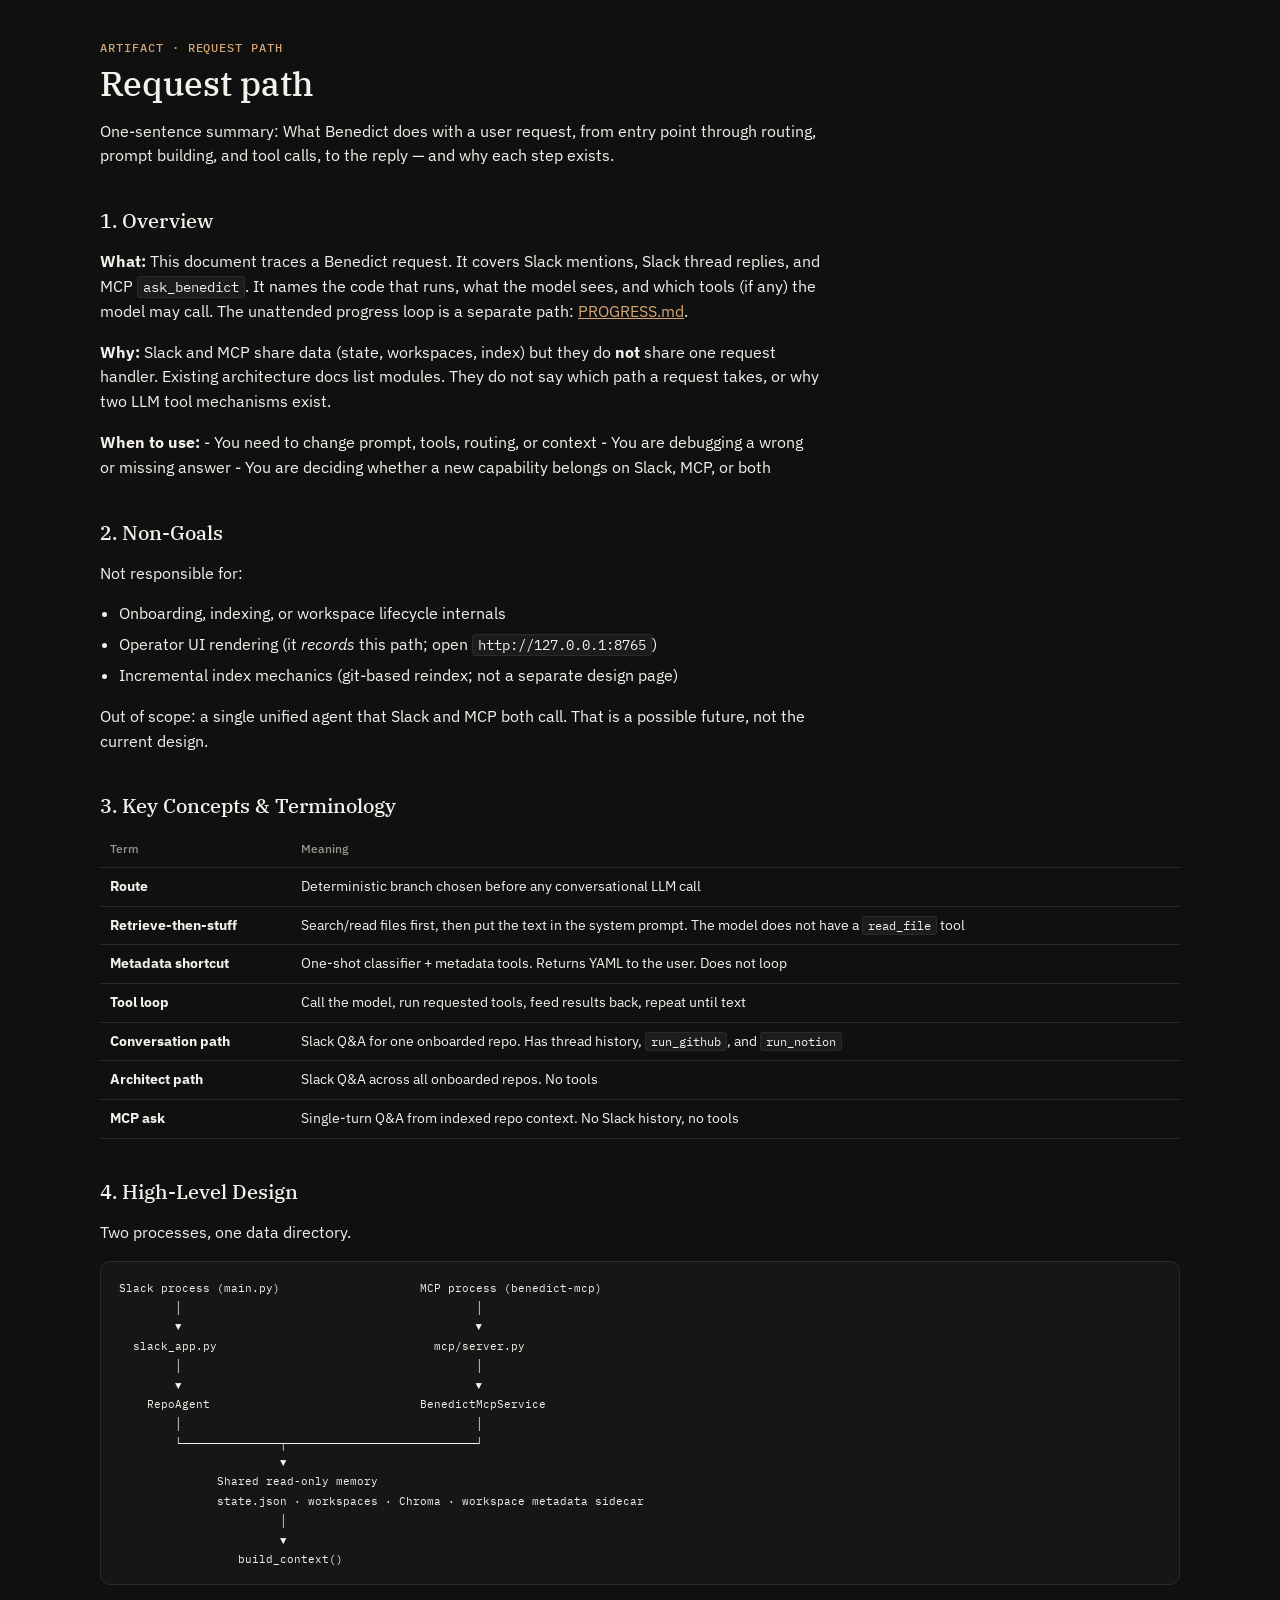
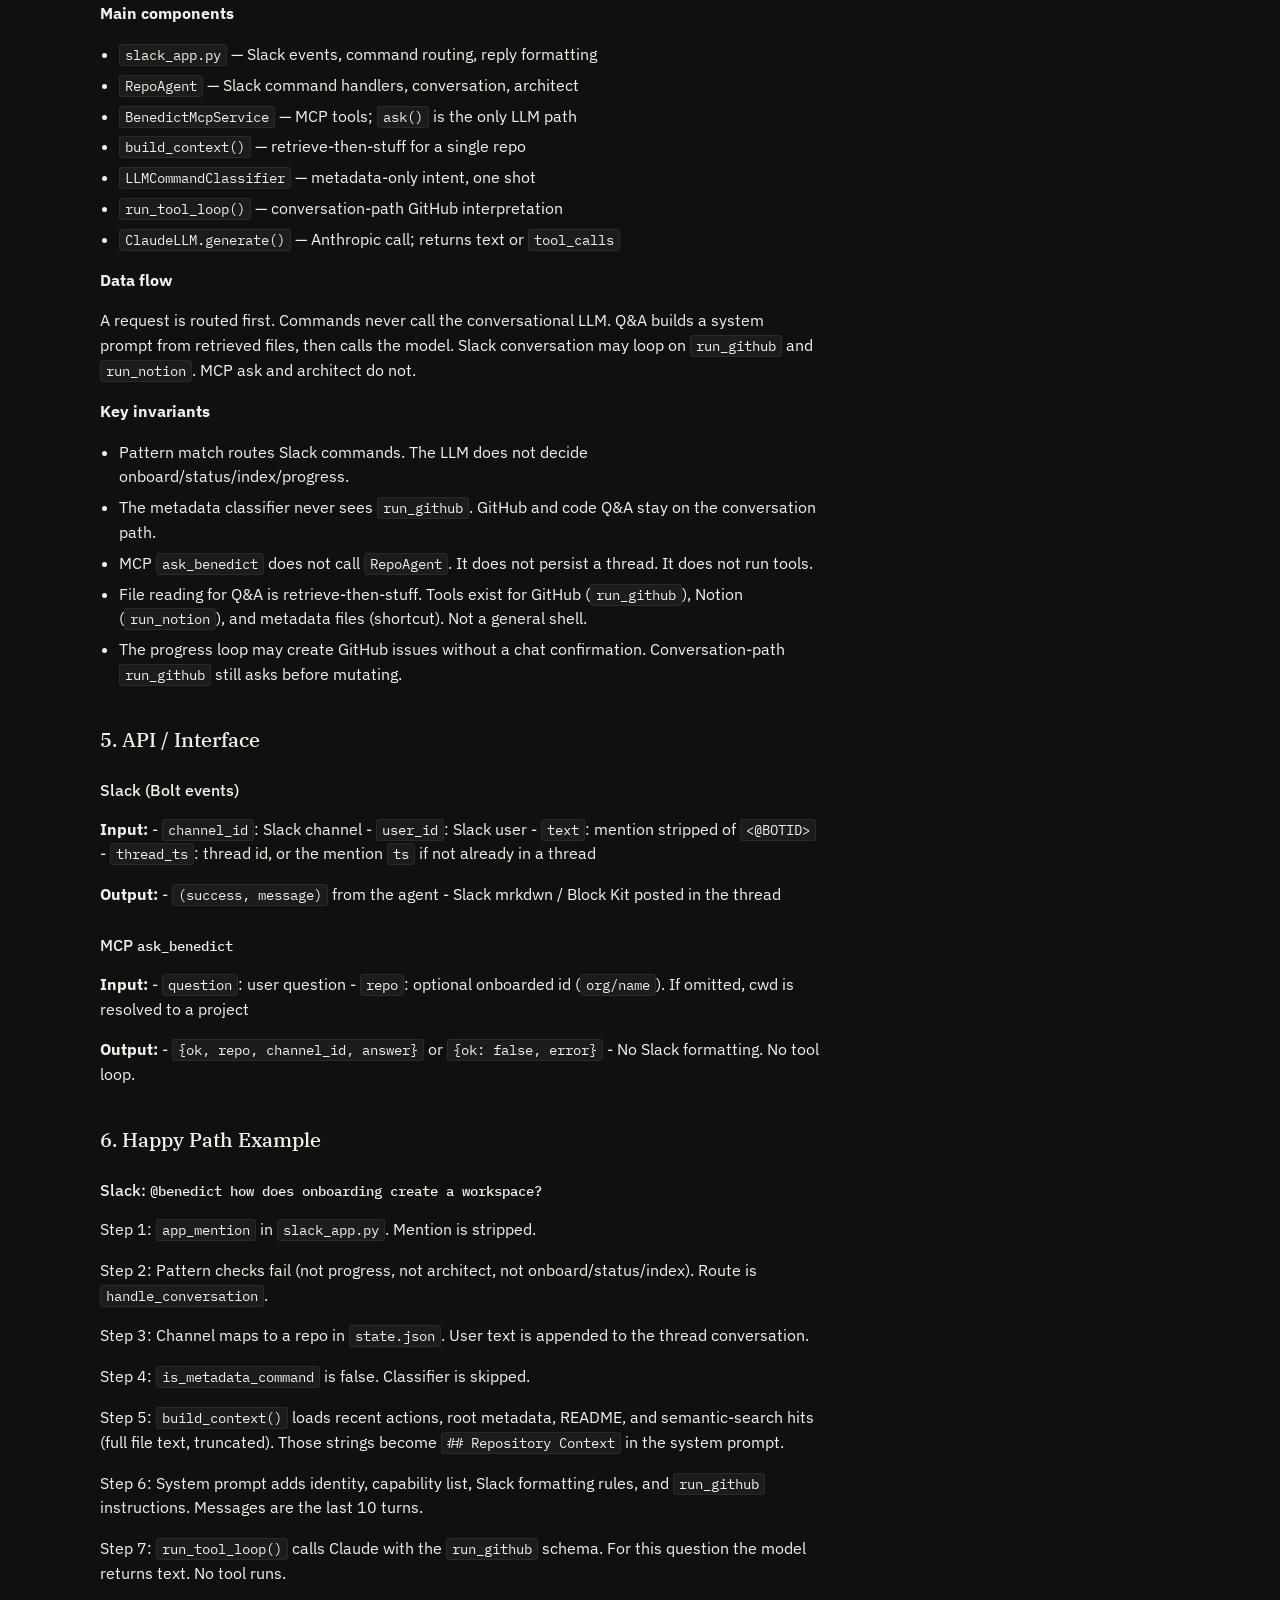
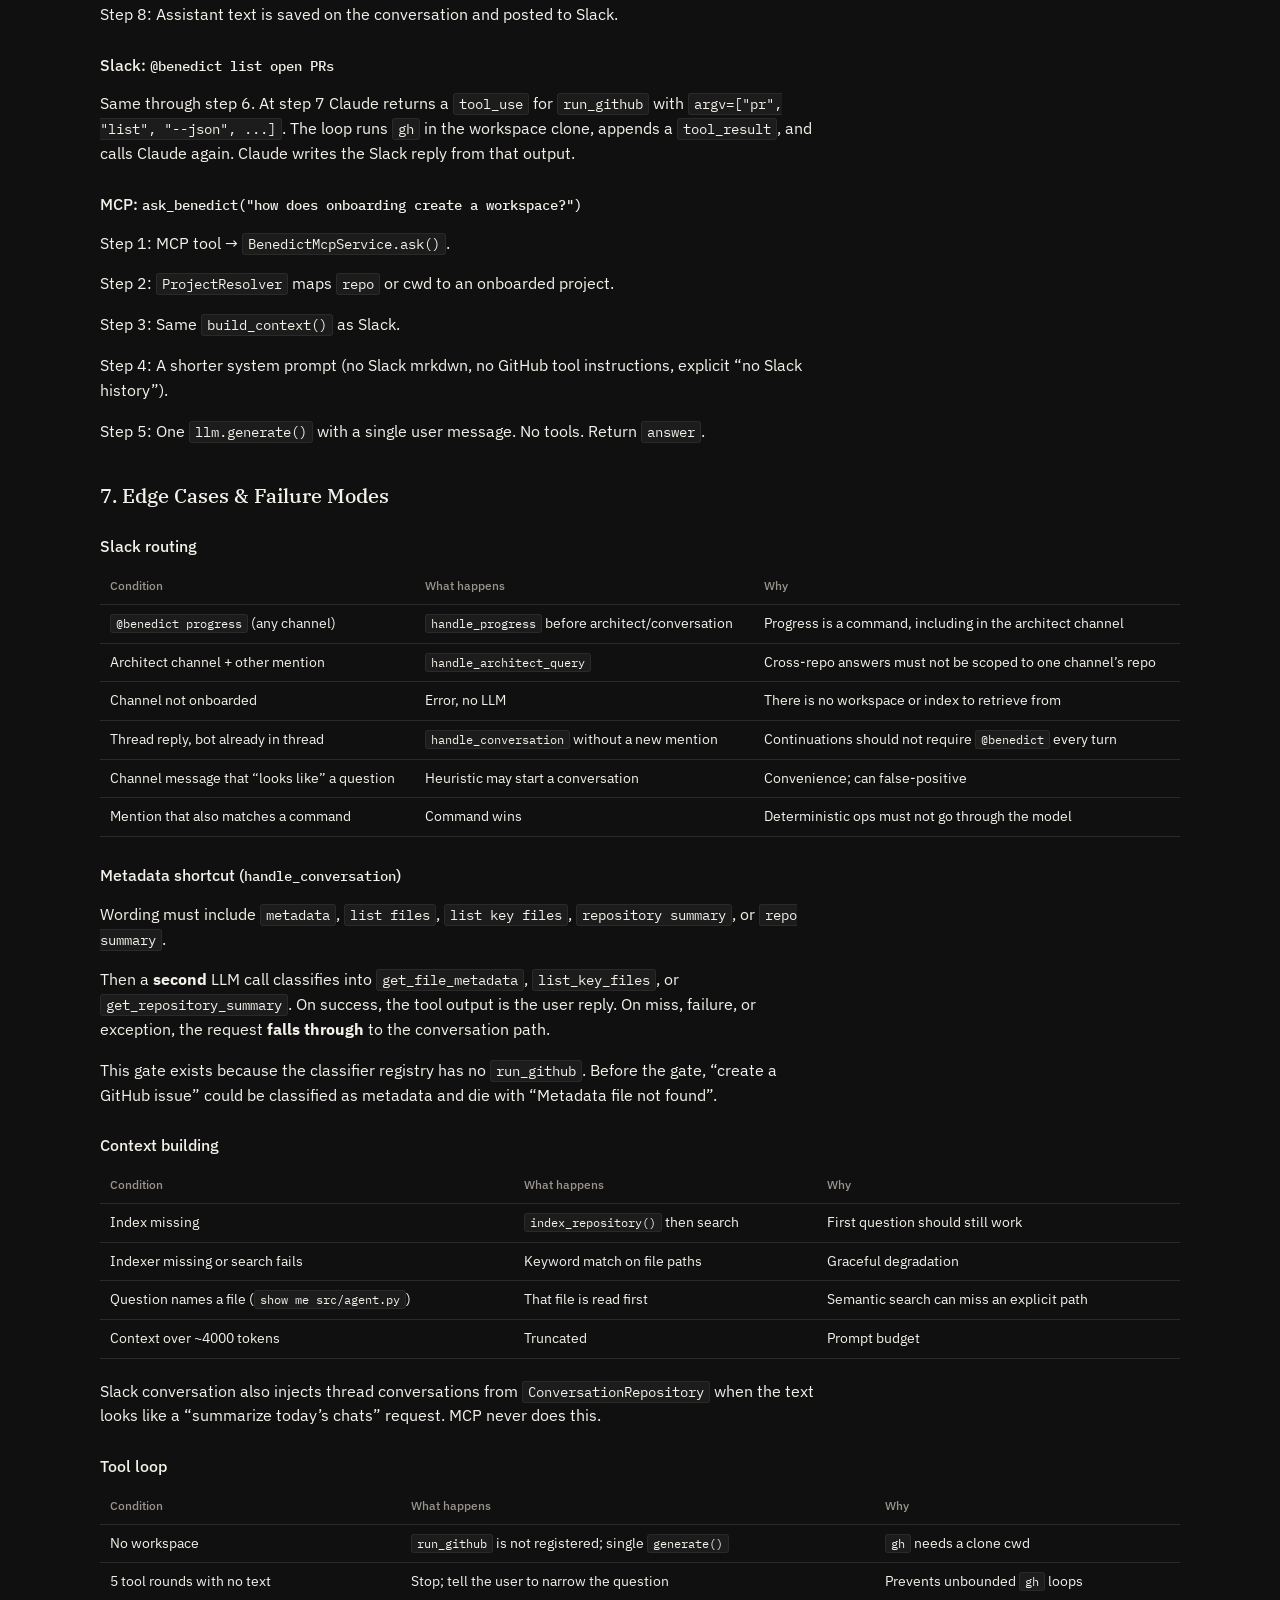
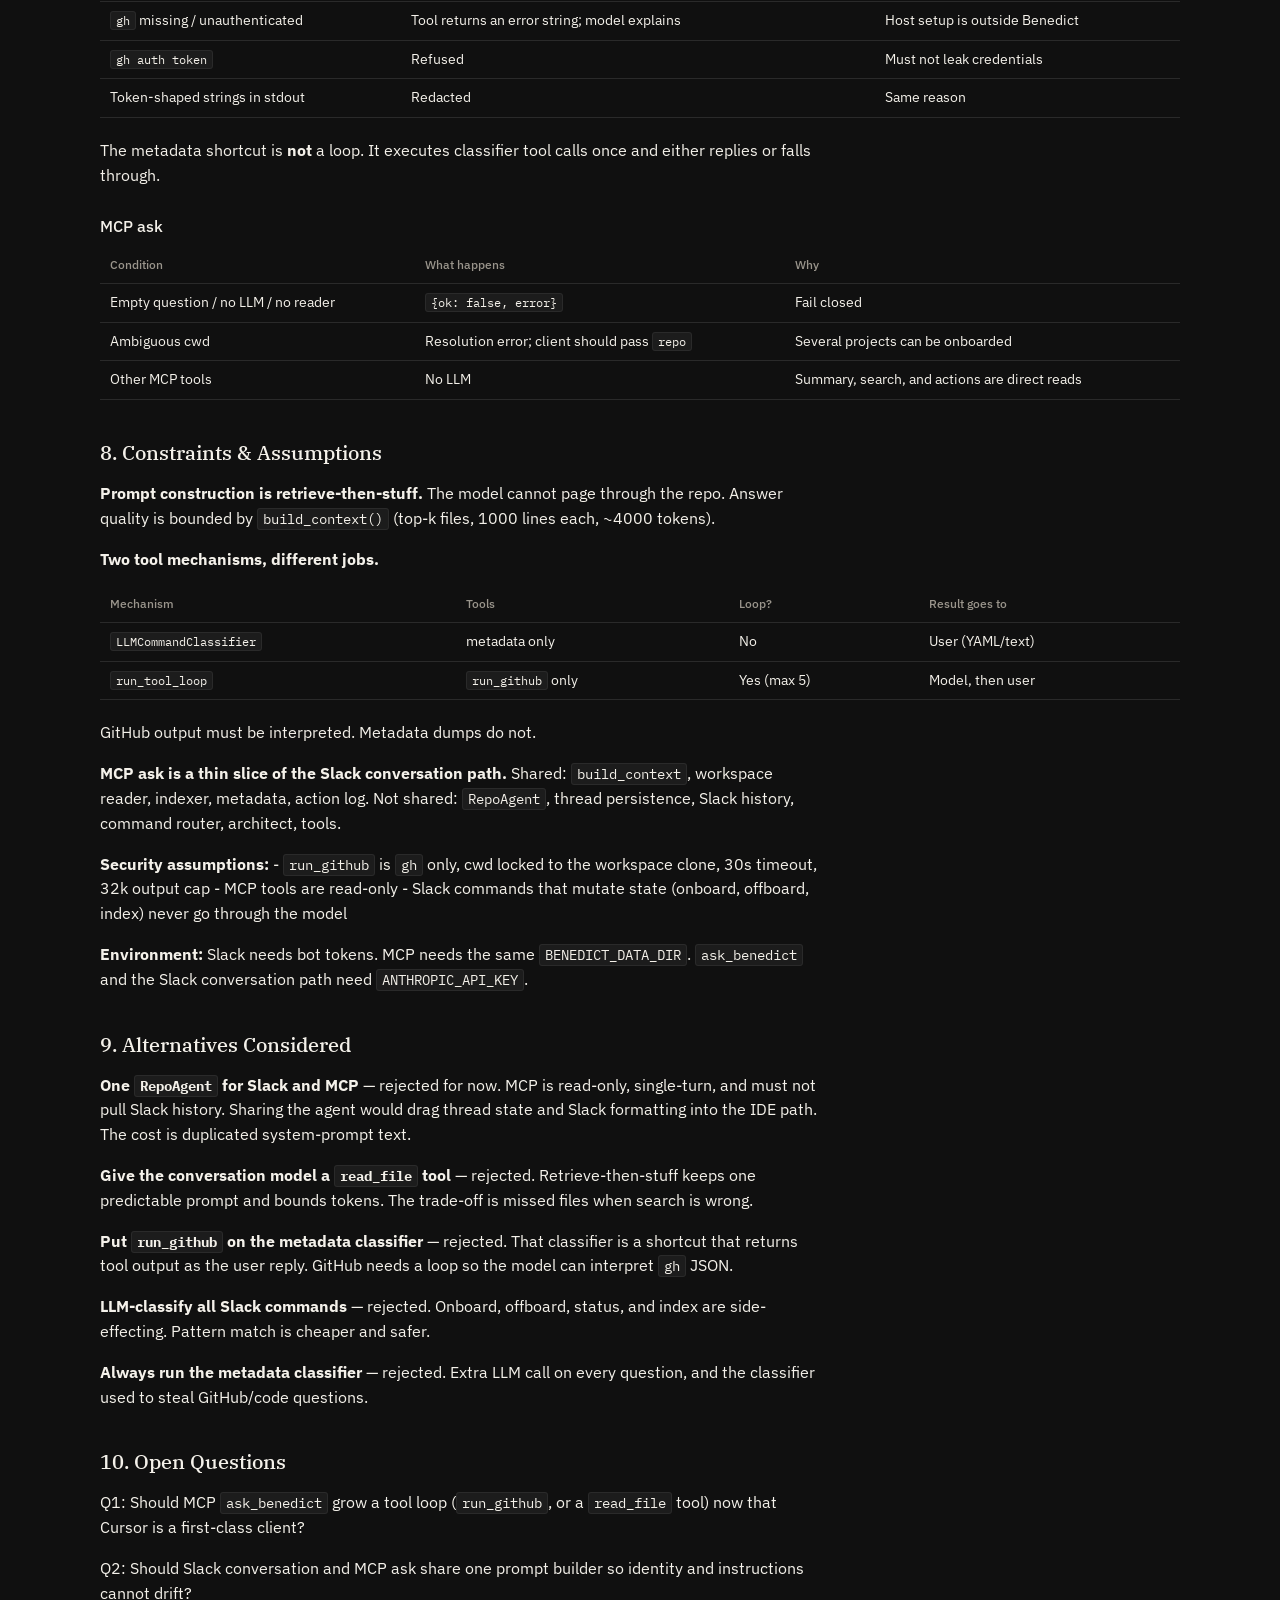
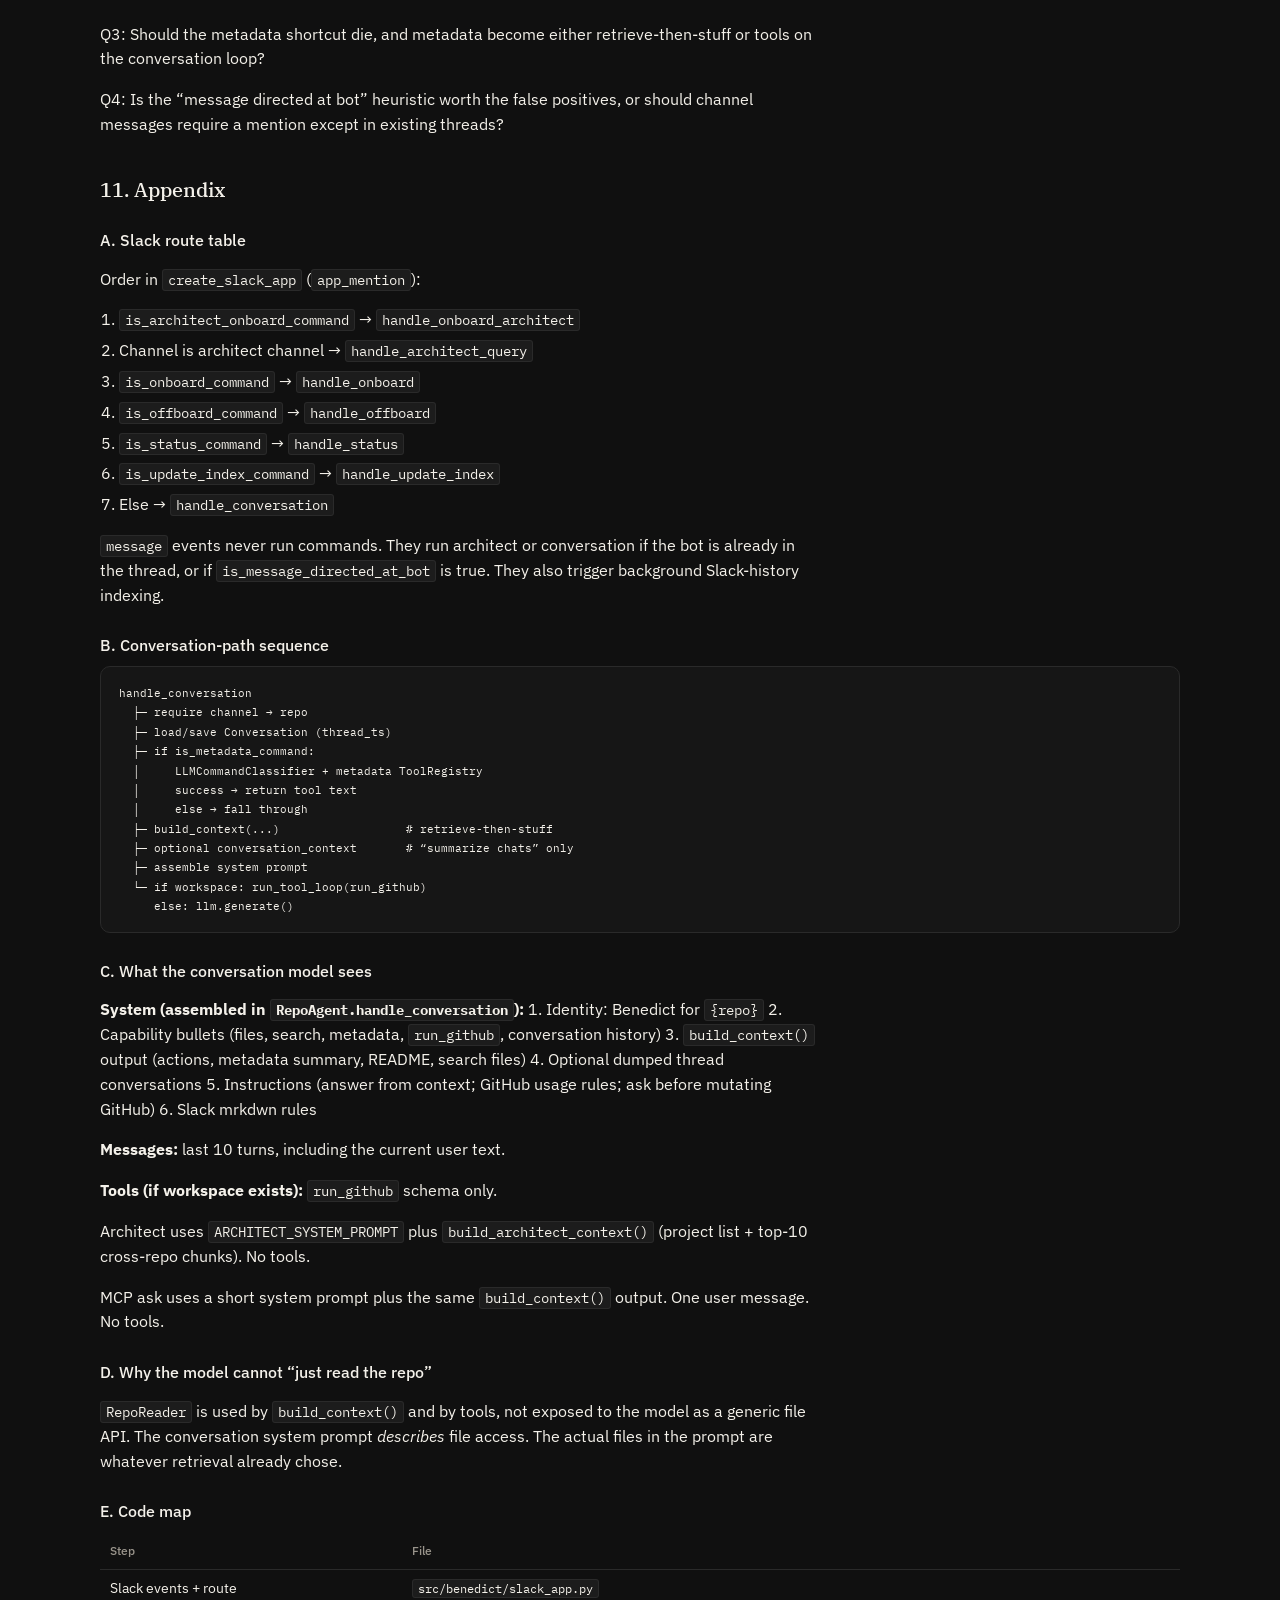
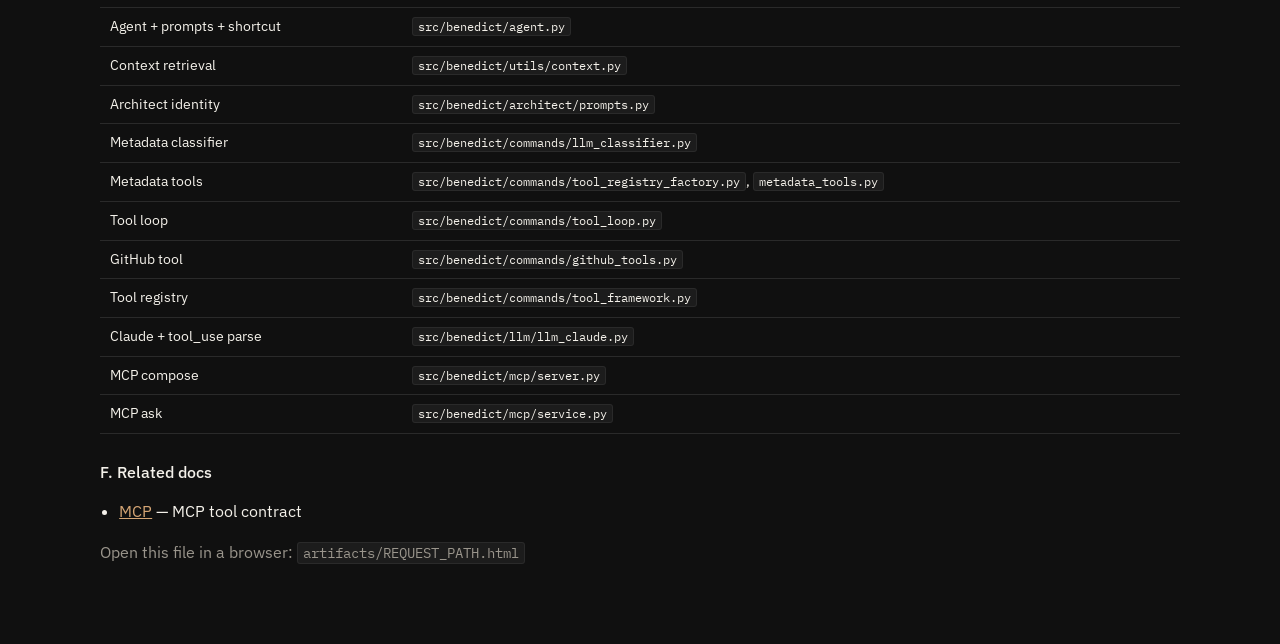
==== artifacts/REQUEST_PATH.html @ a77e4422 "docs: drop internal design notes and keep HTML artifacts Remove unpublished classifier designs, mile" ====
<!DOCTYPE html>
<html lang="en">
<head>
  <meta charset="utf-8" />
  <meta name="viewport" content="width=device-width, initial-scale=1" />
  <title>Request path</title>
  <meta name="theme-color" content="#101010" />
  <link rel="preconnect" href="https://fonts.googleapis.com" />
  <link rel="preconnect" href="https://fonts.gstatic.com" crossorigin />
  <link href="https://fonts.googleapis.com/css2?family=IBM+Plex+Mono:wght@400;500&amp;family=IBM+Plex+Sans:wght@400;500;600&amp;family=IBM+Plex+Serif:ital,wght@0,400;1,400&amp;display=swap" rel="stylesheet" />
  <style>
    :root {
      --bg: #101010;
      --panel: #161616;
      --hover: #1c1c1c;
      --line: #2a2a2a;
      --ink: #f4f1ea;
      --muted: #9a958c;
      --accent: #d4a574;
      --sans: "IBM Plex Sans", system-ui, sans-serif;
      --serif: "IBM Plex Serif", Georgia, serif;
      --mono: "IBM Plex Mono", ui-monospace, monospace;
    }
    * { box-sizing: border-box; }
    html, body { background: var(--bg); color: var(--ink); }
    body {
      margin: 0;
      font: 16px/1.55 var(--sans);
      -webkit-font-smoothing: antialiased;
    }
    a { color: var(--accent); }
    code, .mono { font-family: var(--mono); font-size: 0.86em; }
    p code, li code, td code {
      padding: 1px 5px;
      border-radius: 3px;
      background: var(--hover);
      border: 1px solid var(--line);
    }
    .wrap { width: min(1080px, calc(100% - 48px)); margin: 40px auto 80px; }
    .kicker {
      font: 500 12px/1.3 var(--mono);
      letter-spacing: 0.08em;
      text-transform: uppercase;
      color: var(--accent);
    }
    h1 { font: 500 34px/1.15 var(--serif); margin: 8px 0 12px; }
    h2 { font: 500 20px/1.25 var(--serif); margin: 40px 0 14px; }
    h3 { font: 500 16px/1.3 var(--sans); margin: 28px 0 10px; }
    p { max-width: 72ch; }
    pre {
      margin: 0 0 16px;
      padding: 16px 18px;
      background: var(--panel);
      border: 1px solid var(--line);
      border-radius: 10px;
      font: 12.5px/1.55 var(--mono);
      white-space: pre;
      overflow-x: auto;
    }
    table { width: 100%; border-collapse: collapse; font-size: 14px; margin: 12px 0 20px; }
    th, td {
      text-align: left;
      padding: 8px 10px;
      border-bottom: 1px solid var(--line);
      vertical-align: top;
    }
    th { color: var(--muted); font-weight: 500; font-size: 12px; }
    ul, ol { padding-left: 1.2em; max-width: 72ch; }
    li { margin: 6px 0; }
    strong { color: var(--ink); }
    hr { border: 0; border-top: 1px solid var(--line); margin: 32px 0; }
    .dim { color: var(--muted); }
  </style>
</head>
<body>
  <div class="wrap">
    <div class="kicker">Artifact · request path</div>
    <h1>Request path</h1>
<p>One-sentence summary:
What Benedict does with a user request, from entry point through routing, prompt building, and tool calls, to the reply — and why each step exists.</p>
<h2>1. Overview</h2>
<p><strong>What:</strong>
This document traces a Benedict request. It covers Slack mentions, Slack thread replies, and MCP <code>ask_benedict</code>. It names the code that runs, what the model sees, and which tools (if any) the model may call. The unattended progress loop is a separate path: <a href="../docs/PROGRESS.md">PROGRESS.md</a>.</p>
<p><strong>Why:</strong>
Slack and MCP share data (state, workspaces, index) but they do <strong>not</strong> share one request handler. Existing architecture docs list modules. They do not say which path a request takes, or why two LLM tool mechanisms exist.</p>
<p><strong>When to use:</strong>
- You need to change prompt, tools, routing, or context
- You are debugging a wrong or missing answer
- You are deciding whether a new capability belongs on Slack, MCP, or both</p>
<h2>2. Non-Goals</h2>
<p>Not responsible for:</p>
<ul>
<li>Onboarding, indexing, or workspace lifecycle internals</li>
<li>Operator UI rendering (it <em>records</em> this path; open <code>http://127.0.0.1:8765</code>)</li>
<li>Incremental index mechanics (git-based reindex; not a separate design page)</li>
</ul>
<p>Out of scope: a single unified agent that Slack and MCP both call. That is a possible future, not the current design.</p>
<h2>3. Key Concepts &amp; Terminology</h2>
<table>
<thead>
<tr>
<th>Term</th>
<th>Meaning</th>
</tr>
</thead>
<tbody>
<tr>
<td><strong>Route</strong></td>
<td>Deterministic branch chosen before any conversational LLM call</td>
</tr>
<tr>
<td><strong>Retrieve-then-stuff</strong></td>
<td>Search/read files first, then put the text in the system prompt. The model does not have a <code>read_file</code> tool</td>
</tr>
<tr>
<td><strong>Metadata shortcut</strong></td>
<td>One-shot classifier + metadata tools. Returns YAML to the user. Does not loop</td>
</tr>
<tr>
<td><strong>Tool loop</strong></td>
<td>Call the model, run requested tools, feed results back, repeat until text</td>
</tr>
<tr>
<td><strong>Conversation path</strong></td>
<td>Slack Q&amp;A for one onboarded repo. Has thread history, <code>run_github</code>, and <code>run_notion</code></td>
</tr>
<tr>
<td><strong>Architect path</strong></td>
<td>Slack Q&amp;A across all onboarded repos. No tools</td>
</tr>
<tr>
<td><strong>MCP ask</strong></td>
<td>Single-turn Q&amp;A from indexed repo context. No Slack history, no tools</td>
</tr>
</tbody>
</table>
<h2>4. High-Level Design</h2>
<p>Two processes, one data directory.</p>
<pre><code>Slack process (main.py)                    MCP process (benedict-mcp)
        │                                          │
        ▼                                          ▼
  slack_app.py                               mcp/server.py
        │                                          │
        ▼                                          ▼
    RepoAgent                              BenedictMcpService
        │                                          │
        └──────────────┬───────────────────────────┘
                       ▼
              Shared read-only memory
              state.json · workspaces · Chroma · workspace metadata sidecar
                       │
                       ▼
                 build_context()
</code></pre>
<p><strong>Main components</strong></p>
<ul>
<li><code>slack_app.py</code> — Slack events, command routing, reply formatting</li>
<li><code>RepoAgent</code> — Slack command handlers, conversation, architect</li>
<li><code>BenedictMcpService</code> — MCP tools; <code>ask()</code> is the only LLM path</li>
<li><code>build_context()</code> — retrieve-then-stuff for a single repo</li>
<li><code>LLMCommandClassifier</code> — metadata-only intent, one shot</li>
<li><code>run_tool_loop()</code> — conversation-path GitHub interpretation</li>
<li><code>ClaudeLLM.generate()</code> — Anthropic call; returns text or <code>tool_calls</code></li>
</ul>
<p><strong>Data flow</strong></p>
<p>A request is routed first. Commands never call the conversational LLM. Q&amp;A builds a system prompt from retrieved files, then calls the model. Slack conversation may loop on <code>run_github</code> and <code>run_notion</code>. MCP ask and architect do not.</p>
<p><strong>Key invariants</strong></p>
<ul>
<li>Pattern match routes Slack commands. The LLM does not decide onboard/status/index/progress.</li>
<li>The metadata classifier never sees <code>run_github</code>. GitHub and code Q&amp;A stay on the conversation path.</li>
<li>MCP <code>ask_benedict</code> does not call <code>RepoAgent</code>. It does not persist a thread. It does not run tools.</li>
<li>File reading for Q&amp;A is retrieve-then-stuff. Tools exist for GitHub (<code>run_github</code>), Notion (<code>run_notion</code>), and metadata files (shortcut). Not a general shell.</li>
<li>The progress loop may create GitHub issues without a chat confirmation. Conversation-path <code>run_github</code> still asks before mutating.</li>
</ul>
<h2>5. API / Interface</h2>
<h3>Slack (Bolt events)</h3>
<p><strong>Input:</strong>
- <code>channel_id</code>: Slack channel
- <code>user_id</code>: Slack user
- <code>text</code>: mention stripped of <code>&lt;@BOTID&gt;</code>
- <code>thread_ts</code>: thread id, or the mention <code>ts</code> if not already in a thread</p>
<p><strong>Output:</strong>
- <code>(success, message)</code> from the agent
- Slack mrkdwn / Block Kit posted in the thread</p>
<h3>MCP <code>ask_benedict</code></h3>
<p><strong>Input:</strong>
- <code>question</code>: user question
- <code>repo</code>: optional onboarded id (<code>org/name</code>). If omitted, cwd is resolved to a project</p>
<p><strong>Output:</strong>
- <code>{ok, repo, channel_id, answer}</code> or <code>{ok: false, error}</code>
- No Slack formatting. No tool loop.</p>
<h2>6. Happy Path Example</h2>
<h3>Slack: <code>@benedict how does onboarding create a workspace?</code></h3>
<p>Step 1: <code>app_mention</code> in <code>slack_app.py</code>. Mention is stripped.</p>
<p>Step 2: Pattern checks fail (not progress, not architect, not onboard/status/index). Route is <code>handle_conversation</code>.</p>
<p>Step 3: Channel maps to a repo in <code>state.json</code>. User text is appended to the thread conversation.</p>
<p>Step 4: <code>is_metadata_command</code> is false. Classifier is skipped.</p>
<p>Step 5: <code>build_context()</code> loads recent actions, root metadata, README, and semantic-search hits (full file text, truncated). Those strings become <code>## Repository Context</code> in the system prompt.</p>
<p>Step 6: System prompt adds identity, capability list, Slack formatting rules, and <code>run_github</code> instructions. Messages are the last 10 turns.</p>
<p>Step 7: <code>run_tool_loop()</code> calls Claude with the <code>run_github</code> schema. For this question the model returns text. No tool runs.</p>
<p>Step 8: Assistant text is saved on the conversation and posted to Slack.</p>
<h3>Slack: <code>@benedict list open PRs</code></h3>
<p>Same through step 6. At step 7 Claude returns a <code>tool_use</code> for <code>run_github</code> with <code>argv=["pr", "list", "--json", ...]</code>. The loop runs <code>gh</code> in the workspace clone, appends a <code>tool_result</code>, and calls Claude again. Claude writes the Slack reply from that output.</p>
<h3>MCP: <code>ask_benedict("how does onboarding create a workspace?")</code></h3>
<p>Step 1: MCP tool → <code>BenedictMcpService.ask()</code>.</p>
<p>Step 2: <code>ProjectResolver</code> maps <code>repo</code> or cwd to an onboarded project.</p>
<p>Step 3: Same <code>build_context()</code> as Slack.</p>
<p>Step 4: A shorter system prompt (no Slack mrkdwn, no GitHub tool instructions, explicit “no Slack history”).</p>
<p>Step 5: One <code>llm.generate()</code> with a single user message. No tools. Return <code>answer</code>.</p>
<h2>7. Edge Cases &amp; Failure Modes</h2>
<h3>Slack routing</h3>
<table>
<thead>
<tr>
<th>Condition</th>
<th>What happens</th>
<th>Why</th>
</tr>
</thead>
<tbody>
<tr>
<td><code>@benedict progress</code> (any channel)</td>
<td><code>handle_progress</code> before architect/conversation</td>
<td>Progress is a command, including in the architect channel</td>
</tr>
<tr>
<td>Architect channel + other mention</td>
<td><code>handle_architect_query</code></td>
<td>Cross-repo answers must not be scoped to one channel’s repo</td>
</tr>
<tr>
<td>Channel not onboarded</td>
<td>Error, no LLM</td>
<td>There is no workspace or index to retrieve from</td>
</tr>
<tr>
<td>Thread reply, bot already in thread</td>
<td><code>handle_conversation</code> without a new mention</td>
<td>Continuations should not require <code>@benedict</code> every turn</td>
</tr>
<tr>
<td>Channel message that “looks like” a question</td>
<td>Heuristic may start a conversation</td>
<td>Convenience; can false-positive</td>
</tr>
<tr>
<td>Mention that also matches a command</td>
<td>Command wins</td>
<td>Deterministic ops must not go through the model</td>
</tr>
</tbody>
</table>
<h3>Metadata shortcut (<code>handle_conversation</code>)</h3>
<p>Wording must include <code>metadata</code>, <code>list files</code>, <code>list key files</code>, <code>repository summary</code>, or <code>repo summary</code>.</p>
<p>Then a <strong>second</strong> LLM call classifies into <code>get_file_metadata</code>, <code>list_key_files</code>, or <code>get_repository_summary</code>. On success, the tool output is the user reply. On miss, failure, or exception, the request <strong>falls through</strong> to the conversation path.</p>
<p>This gate exists because the classifier registry has no <code>run_github</code>. Before the gate, “create a GitHub issue” could be classified as metadata and die with “Metadata file not found”.</p>
<h3>Context building</h3>
<table>
<thead>
<tr>
<th>Condition</th>
<th>What happens</th>
<th>Why</th>
</tr>
</thead>
<tbody>
<tr>
<td>Index missing</td>
<td><code>index_repository()</code> then search</td>
<td>First question should still work</td>
</tr>
<tr>
<td>Indexer missing or search fails</td>
<td>Keyword match on file paths</td>
<td>Graceful degradation</td>
</tr>
<tr>
<td>Question names a file (<code>show me src/agent.py</code>)</td>
<td>That file is read first</td>
<td>Semantic search can miss an explicit path</td>
</tr>
<tr>
<td>Context over ~4000 tokens</td>
<td>Truncated</td>
<td>Prompt budget</td>
</tr>
</tbody>
</table>
<p>Slack conversation also injects thread conversations from <code>ConversationRepository</code> when the text looks like a “summarize today’s chats” request. MCP never does this.</p>
<h3>Tool loop</h3>
<table>
<thead>
<tr>
<th>Condition</th>
<th>What happens</th>
<th>Why</th>
</tr>
</thead>
<tbody>
<tr>
<td>No workspace</td>
<td><code>run_github</code> is not registered; single <code>generate()</code></td>
<td><code>gh</code> needs a clone cwd</td>
</tr>
<tr>
<td>5 tool rounds with no text</td>
<td>Stop; tell the user to narrow the question</td>
<td>Prevents unbounded <code>gh</code> loops</td>
</tr>
<tr>
<td><code>gh</code> missing / unauthenticated</td>
<td>Tool returns an error string; model explains</td>
<td>Host setup is outside Benedict</td>
</tr>
<tr>
<td><code>gh auth token</code></td>
<td>Refused</td>
<td>Must not leak credentials</td>
</tr>
<tr>
<td>Token-shaped strings in stdout</td>
<td>Redacted</td>
<td>Same reason</td>
</tr>
</tbody>
</table>
<p>The metadata shortcut is <strong>not</strong> a loop. It executes classifier tool calls once and either replies or falls through.</p>
<h3>MCP ask</h3>
<table>
<thead>
<tr>
<th>Condition</th>
<th>What happens</th>
<th>Why</th>
</tr>
</thead>
<tbody>
<tr>
<td>Empty question / no LLM / no reader</td>
<td><code>{ok: false, error}</code></td>
<td>Fail closed</td>
</tr>
<tr>
<td>Ambiguous cwd</td>
<td>Resolution error; client should pass <code>repo</code></td>
<td>Several projects can be onboarded</td>
</tr>
<tr>
<td>Other MCP tools</td>
<td>No LLM</td>
<td>Summary, search, and actions are direct reads</td>
</tr>
</tbody>
</table>
<h2>8. Constraints &amp; Assumptions</h2>
<p><strong>Prompt construction is retrieve-then-stuff.</strong> The model cannot page through the repo. Answer quality is bounded by <code>build_context()</code> (top-k files, 1000 lines each, ~4000 tokens).</p>
<p><strong>Two tool mechanisms, different jobs.</strong></p>
<table>
<thead>
<tr>
<th>Mechanism</th>
<th>Tools</th>
<th>Loop?</th>
<th>Result goes to</th>
</tr>
</thead>
<tbody>
<tr>
<td><code>LLMCommandClassifier</code></td>
<td>metadata only</td>
<td>No</td>
<td>User (YAML/text)</td>
</tr>
<tr>
<td><code>run_tool_loop</code></td>
<td><code>run_github</code> only</td>
<td>Yes (max 5)</td>
<td>Model, then user</td>
</tr>
</tbody>
</table>
<p>GitHub output must be interpreted. Metadata dumps do not.</p>
<p><strong>MCP ask is a thin slice of the Slack conversation path.</strong> Shared: <code>build_context</code>, workspace reader, indexer, metadata, action log. Not shared: <code>RepoAgent</code>, thread persistence, Slack history, command router, architect, tools.</p>
<p><strong>Security assumptions:</strong>
- <code>run_github</code> is <code>gh</code> only, cwd locked to the workspace clone, 30s timeout, 32k output cap
- MCP tools are read-only
- Slack commands that mutate state (onboard, offboard, index) never go through the model</p>
<p><strong>Environment:</strong> Slack needs bot tokens. MCP needs the same <code>BENEDICT_DATA_DIR</code>. <code>ask_benedict</code> and the Slack conversation path need <code>ANTHROPIC_API_KEY</code>.</p>
<h2>9. Alternatives Considered</h2>
<p><strong>One <code>RepoAgent</code> for Slack and MCP</strong> — rejected for now. MCP is read-only, single-turn, and must not pull Slack history. Sharing the agent would drag thread state and Slack formatting into the IDE path. The cost is duplicated system-prompt text.</p>
<p><strong>Give the conversation model a <code>read_file</code> tool</strong> — rejected. Retrieve-then-stuff keeps one predictable prompt and bounds tokens. The trade-off is missed files when search is wrong.</p>
<p><strong>Put <code>run_github</code> on the metadata classifier</strong> — rejected. That classifier is a shortcut that returns tool output as the user reply. GitHub needs a loop so the model can interpret <code>gh</code> JSON.</p>
<p><strong>LLM-classify all Slack commands</strong> — rejected. Onboard, offboard, status, and index are side-effecting. Pattern match is cheaper and safer.</p>
<p><strong>Always run the metadata classifier</strong> — rejected. Extra LLM call on every question, and the classifier used to steal GitHub/code questions.</p>
<h2>10. Open Questions</h2>
<p>Q1: Should MCP <code>ask_benedict</code> grow a tool loop (<code>run_github</code>, or a <code>read_file</code> tool) now that Cursor is a first-class client?</p>
<p>Q2: Should Slack conversation and MCP ask share one prompt builder so identity and instructions cannot drift?</p>
<p>Q3: Should the metadata shortcut die, and metadata become either retrieve-then-stuff or tools on the conversation loop?</p>
<p>Q4: Is the “message directed at bot” heuristic worth the false positives, or should channel messages require a mention except in existing threads?</p>
<h2>11. Appendix</h2>
<h3>A. Slack route table</h3>
<p>Order in <code>create_slack_app</code> (<code>app_mention</code>):</p>
<ol>
<li><code>is_architect_onboard_command</code> → <code>handle_onboard_architect</code></li>
<li>Channel is architect channel → <code>handle_architect_query</code></li>
<li><code>is_onboard_command</code> → <code>handle_onboard</code></li>
<li><code>is_offboard_command</code> → <code>handle_offboard</code></li>
<li><code>is_status_command</code> → <code>handle_status</code></li>
<li><code>is_update_index_command</code> → <code>handle_update_index</code></li>
<li>Else → <code>handle_conversation</code></li>
</ol>
<p><code>message</code> events never run commands. They run architect or conversation if the bot is already in the thread, or if <code>is_message_directed_at_bot</code> is true. They also trigger background Slack-history indexing.</p>
<h3>B. Conversation-path sequence</h3>
<pre><code>handle_conversation
  ├─ require channel → repo
  ├─ load/save Conversation (thread_ts)
  ├─ if is_metadata_command:
  │     LLMCommandClassifier + metadata ToolRegistry
  │     success → return tool text
  │     else → fall through
  ├─ build_context(...)                  # retrieve-then-stuff
  ├─ optional conversation_context       # “summarize chats” only
  ├─ assemble system prompt
  └─ if workspace: run_tool_loop(run_github)
     else: llm.generate()
</code></pre>
<h3>C. What the conversation model sees</h3>
<p><strong>System (assembled in <code>RepoAgent.handle_conversation</code>):</strong>
1. Identity: Benedict for <code>{repo}</code>
2. Capability bullets (files, search, metadata, <code>run_github</code>, conversation history)
3. <code>build_context()</code> output (actions, metadata summary, README, search files)
4. Optional dumped thread conversations
5. Instructions (answer from context; GitHub usage rules; ask before mutating GitHub)
6. Slack mrkdwn rules</p>
<p><strong>Messages:</strong> last 10 turns, including the current user text.</p>
<p><strong>Tools (if workspace exists):</strong> <code>run_github</code> schema only.</p>
<p>Architect uses <code>ARCHITECT_SYSTEM_PROMPT</code> plus <code>build_architect_context()</code> (project list + top-10 cross-repo chunks). No tools.</p>
<p>MCP ask uses a short system prompt plus the same <code>build_context()</code> output. One user message. No tools.</p>
<h3>D. Why the model cannot “just read the repo”</h3>
<p><code>RepoReader</code> is used by <code>build_context()</code> and by tools, not exposed to the model as a generic file API. The conversation system prompt <em>describes</em> file access. The actual files in the prompt are whatever retrieval already chose.</p>
<h3>E. Code map</h3>
<table>
<thead>
<tr>
<th>Step</th>
<th>File</th>
</tr>
</thead>
<tbody>
<tr>
<td>Slack events + route</td>
<td><code>src/benedict/slack_app.py</code></td>
</tr>
<tr>
<td>Agent + prompts + shortcut</td>
<td><code>src/benedict/agent.py</code></td>
</tr>
<tr>
<td>Context retrieval</td>
<td><code>src/benedict/utils/context.py</code></td>
</tr>
<tr>
<td>Architect identity</td>
<td><code>src/benedict/architect/prompts.py</code></td>
</tr>
<tr>
<td>Metadata classifier</td>
<td><code>src/benedict/commands/llm_classifier.py</code></td>
</tr>
<tr>
<td>Metadata tools</td>
<td><code>src/benedict/commands/tool_registry_factory.py</code>, <code>metadata_tools.py</code></td>
</tr>
<tr>
<td>Tool loop</td>
<td><code>src/benedict/commands/tool_loop.py</code></td>
</tr>
<tr>
<td>GitHub tool</td>
<td><code>src/benedict/commands/github_tools.py</code></td>
</tr>
<tr>
<td>Tool registry</td>
<td><code>src/benedict/commands/tool_framework.py</code></td>
</tr>
<tr>
<td>Claude + tool_use parse</td>
<td><code>src/benedict/llm/llm_claude.py</code></td>
</tr>
<tr>
<td>MCP compose</td>
<td><code>src/benedict/mcp/server.py</code></td>
</tr>
<tr>
<td>MCP ask</td>
<td><code>src/benedict/mcp/service.py</code></td>
</tr>
</tbody>
</table>
<h3>F. Related docs</h3>
<ul>
<li><a href="../docs/MCP.md">MCP</a> — MCP tool contract</li>
</ul>
    <p class="dim">Open this file in a browser: <code>artifacts/REQUEST_PATH.html</code></p>
  </div>
</body>
</html>
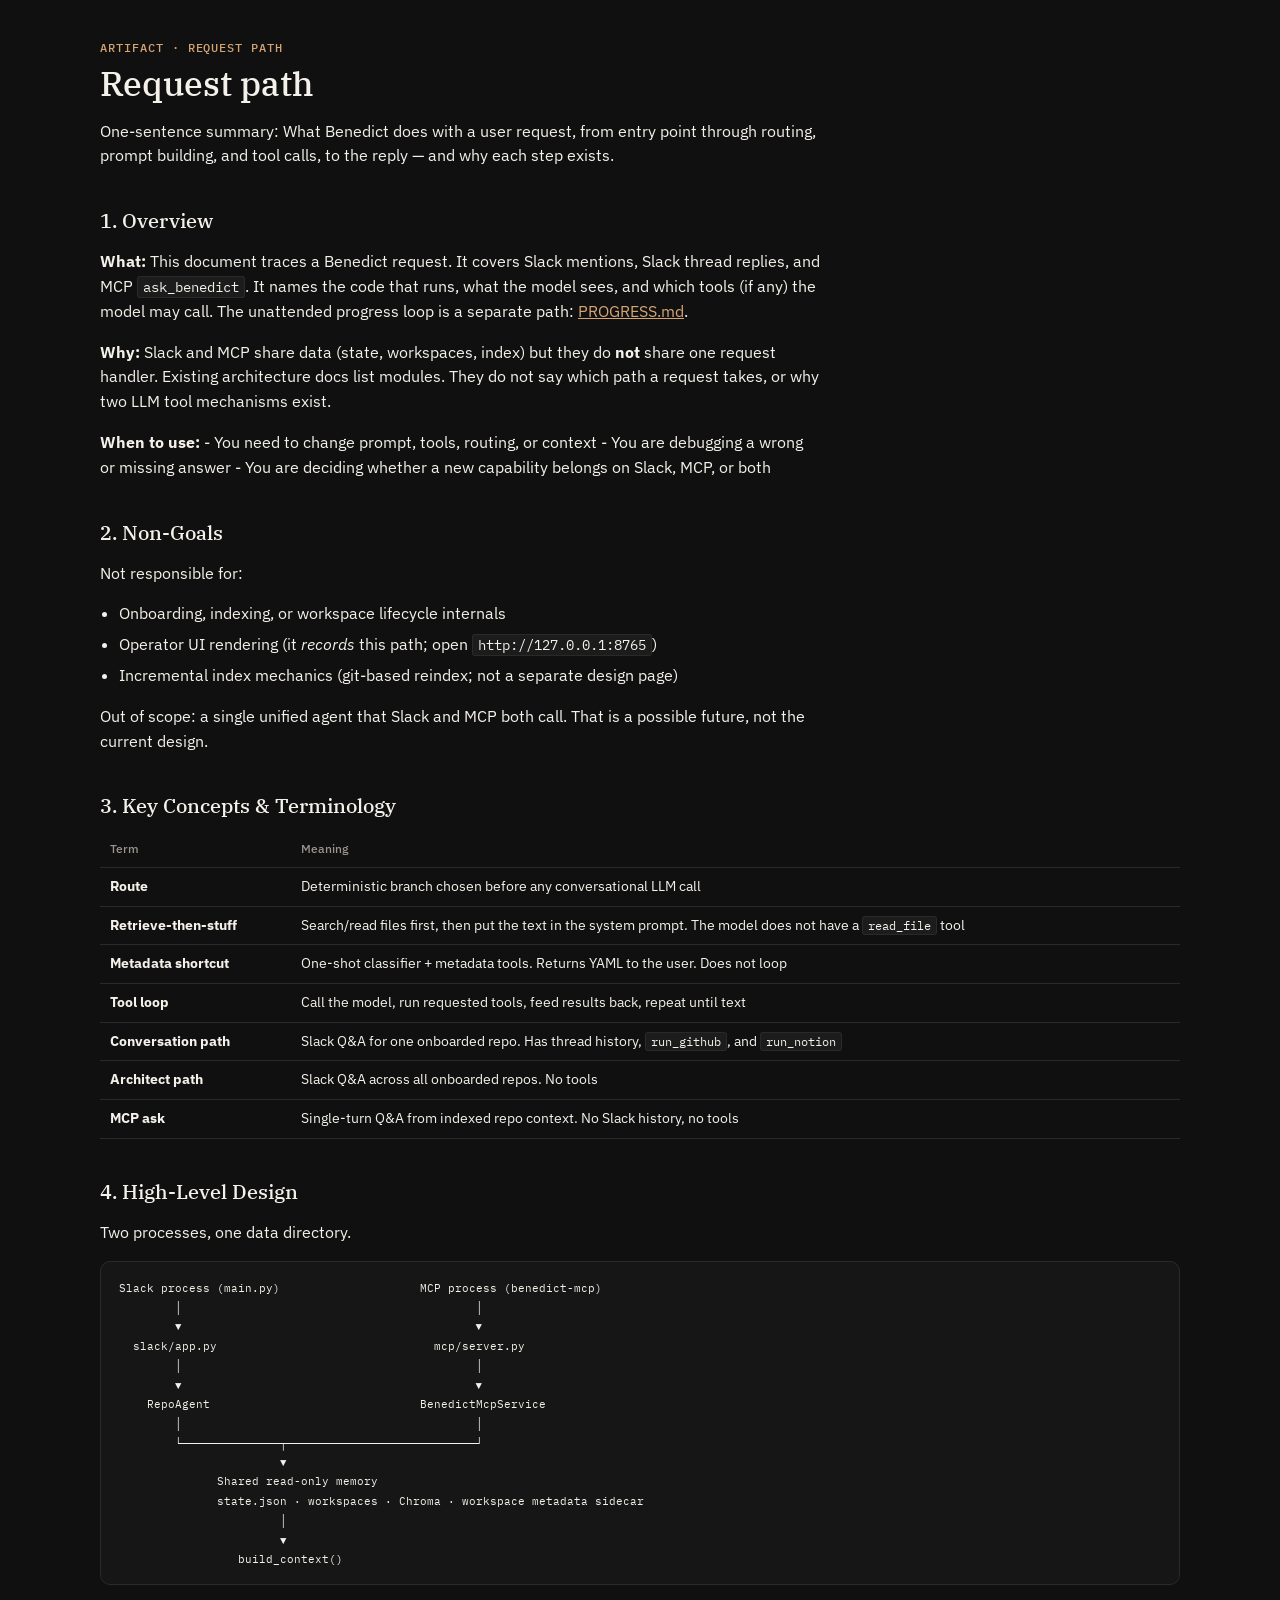
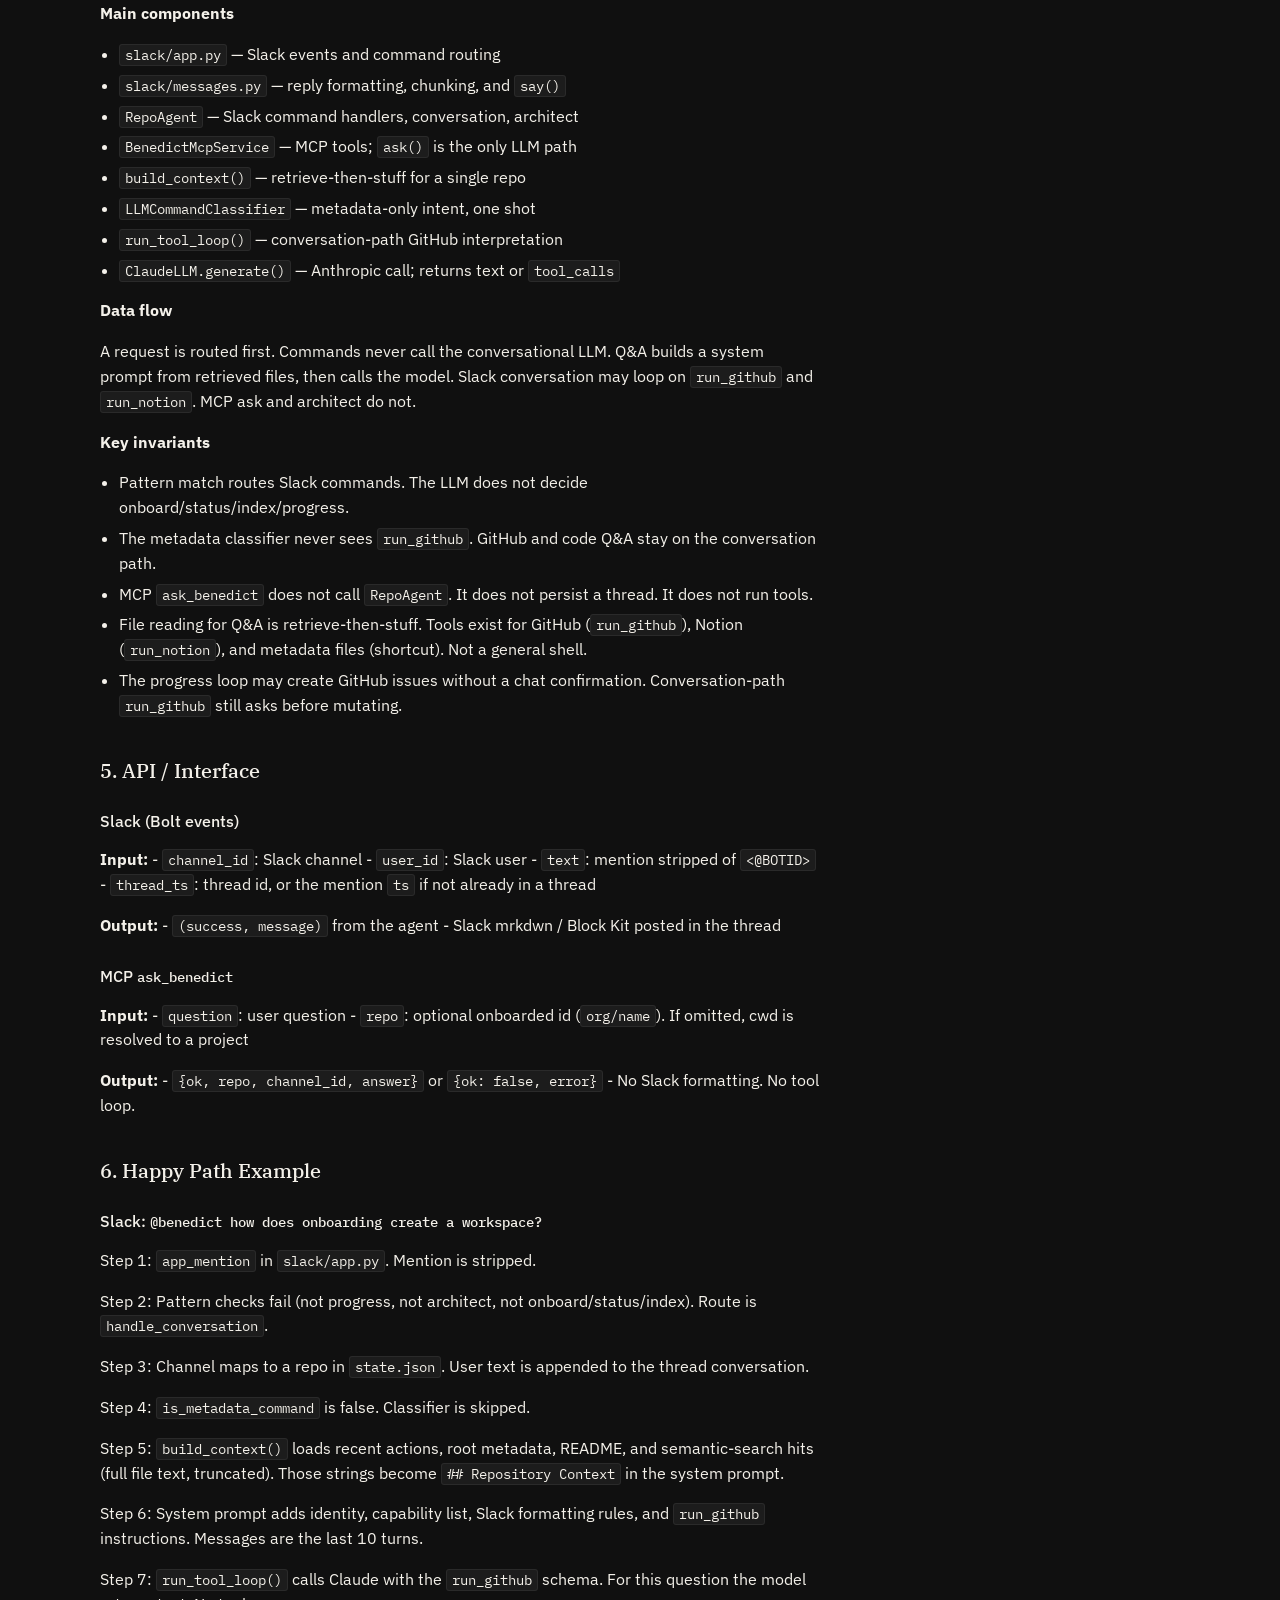
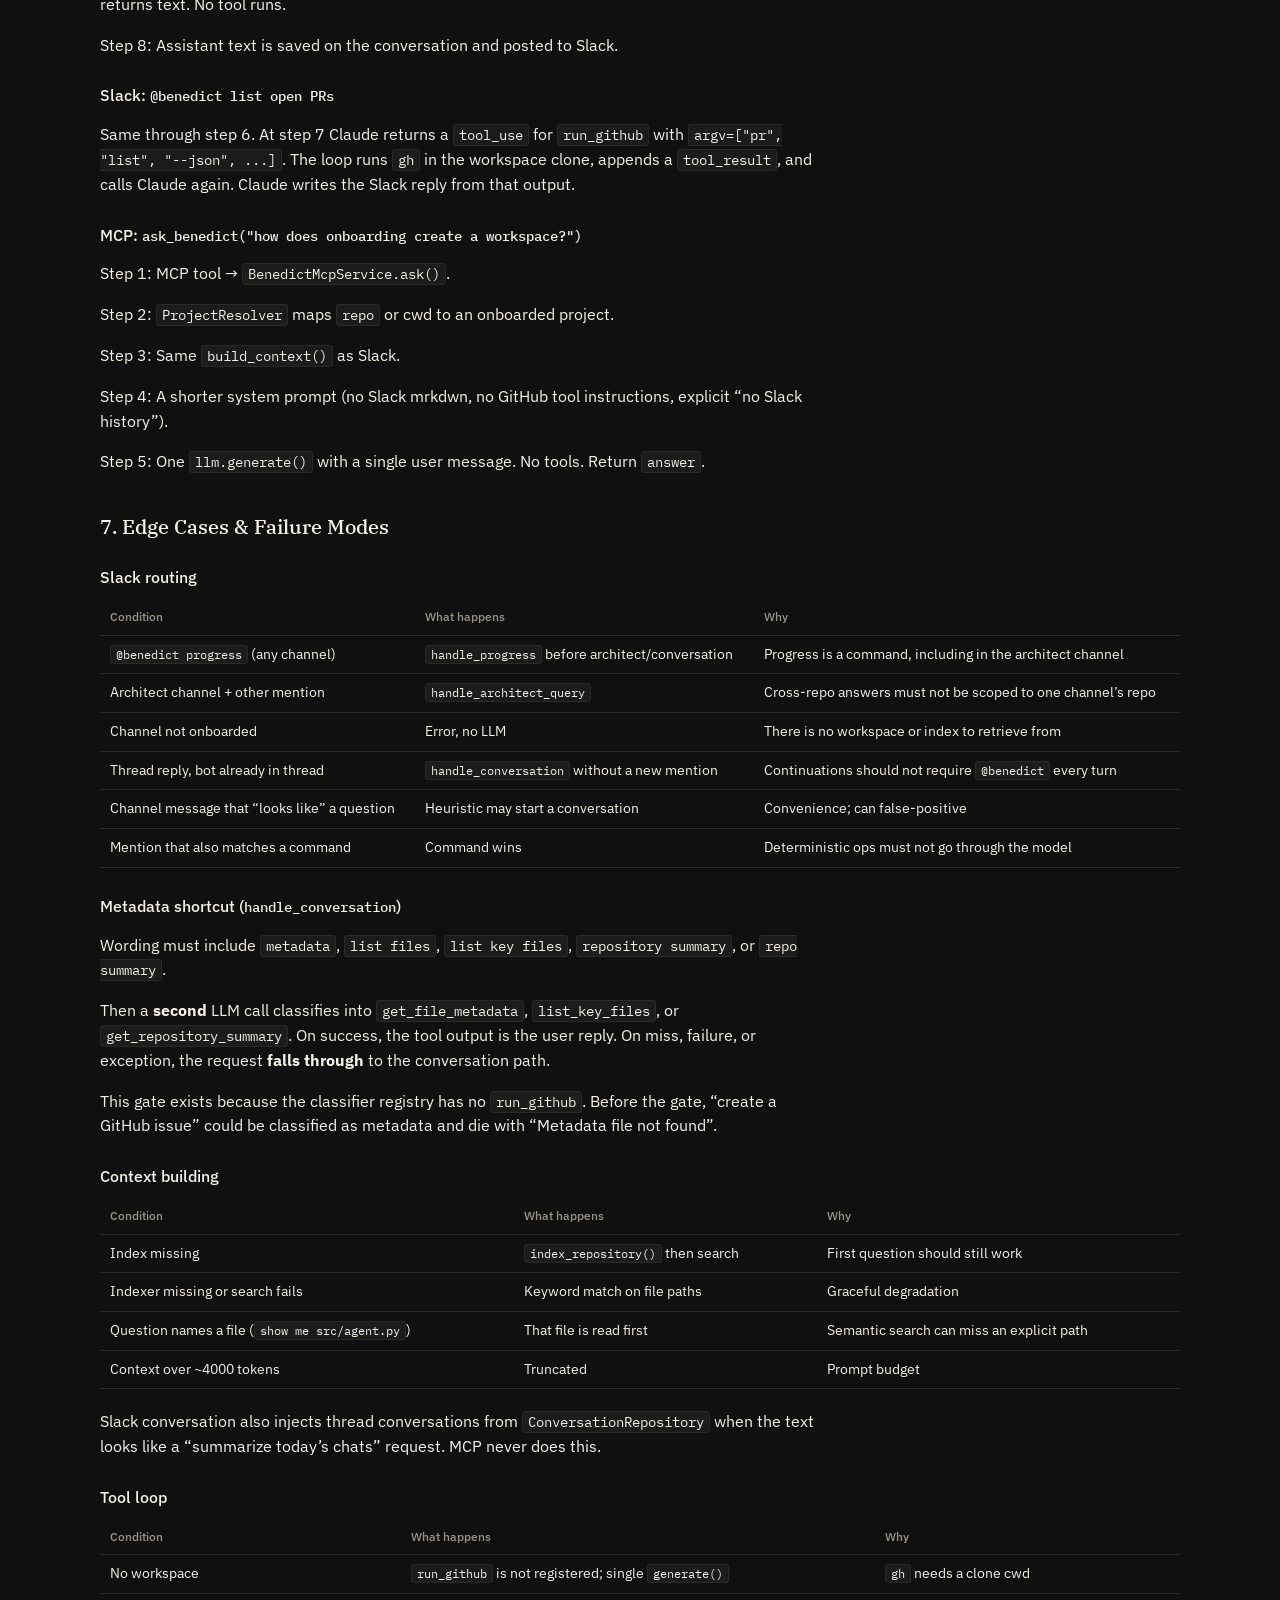
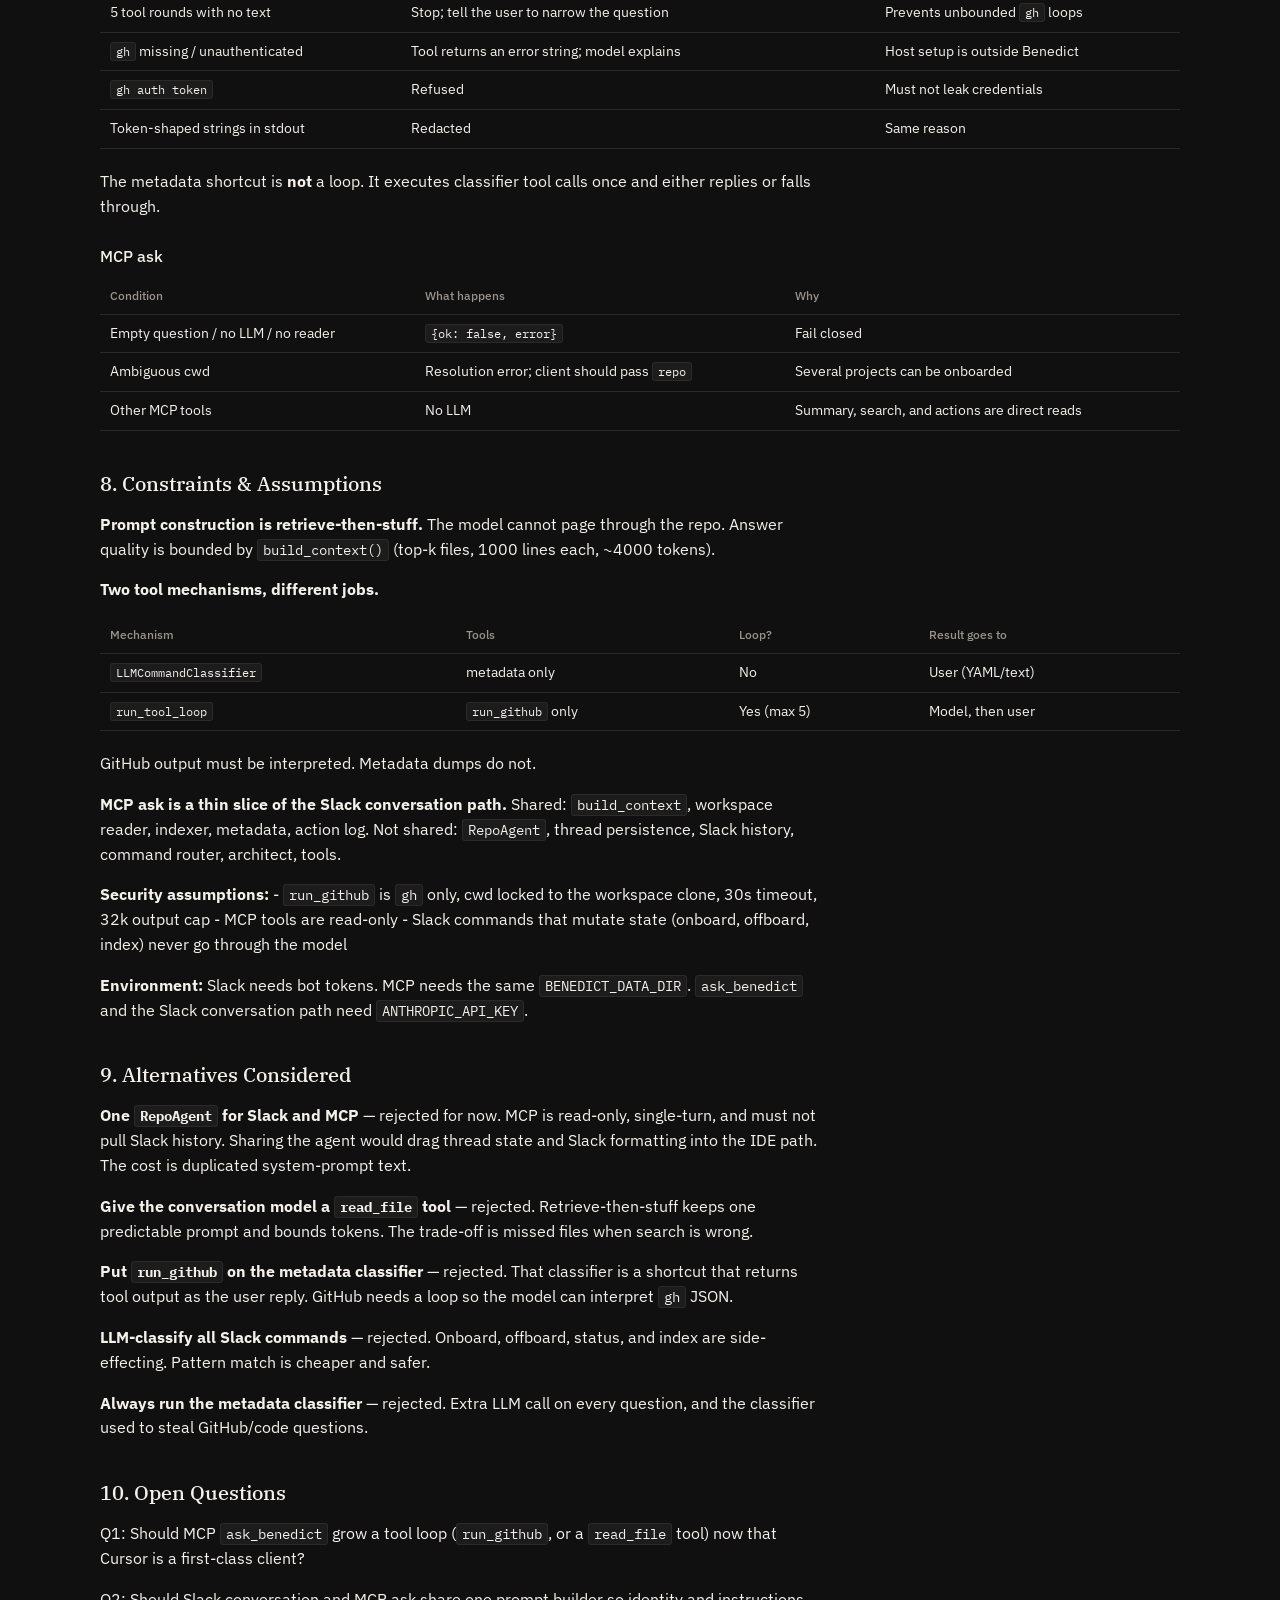
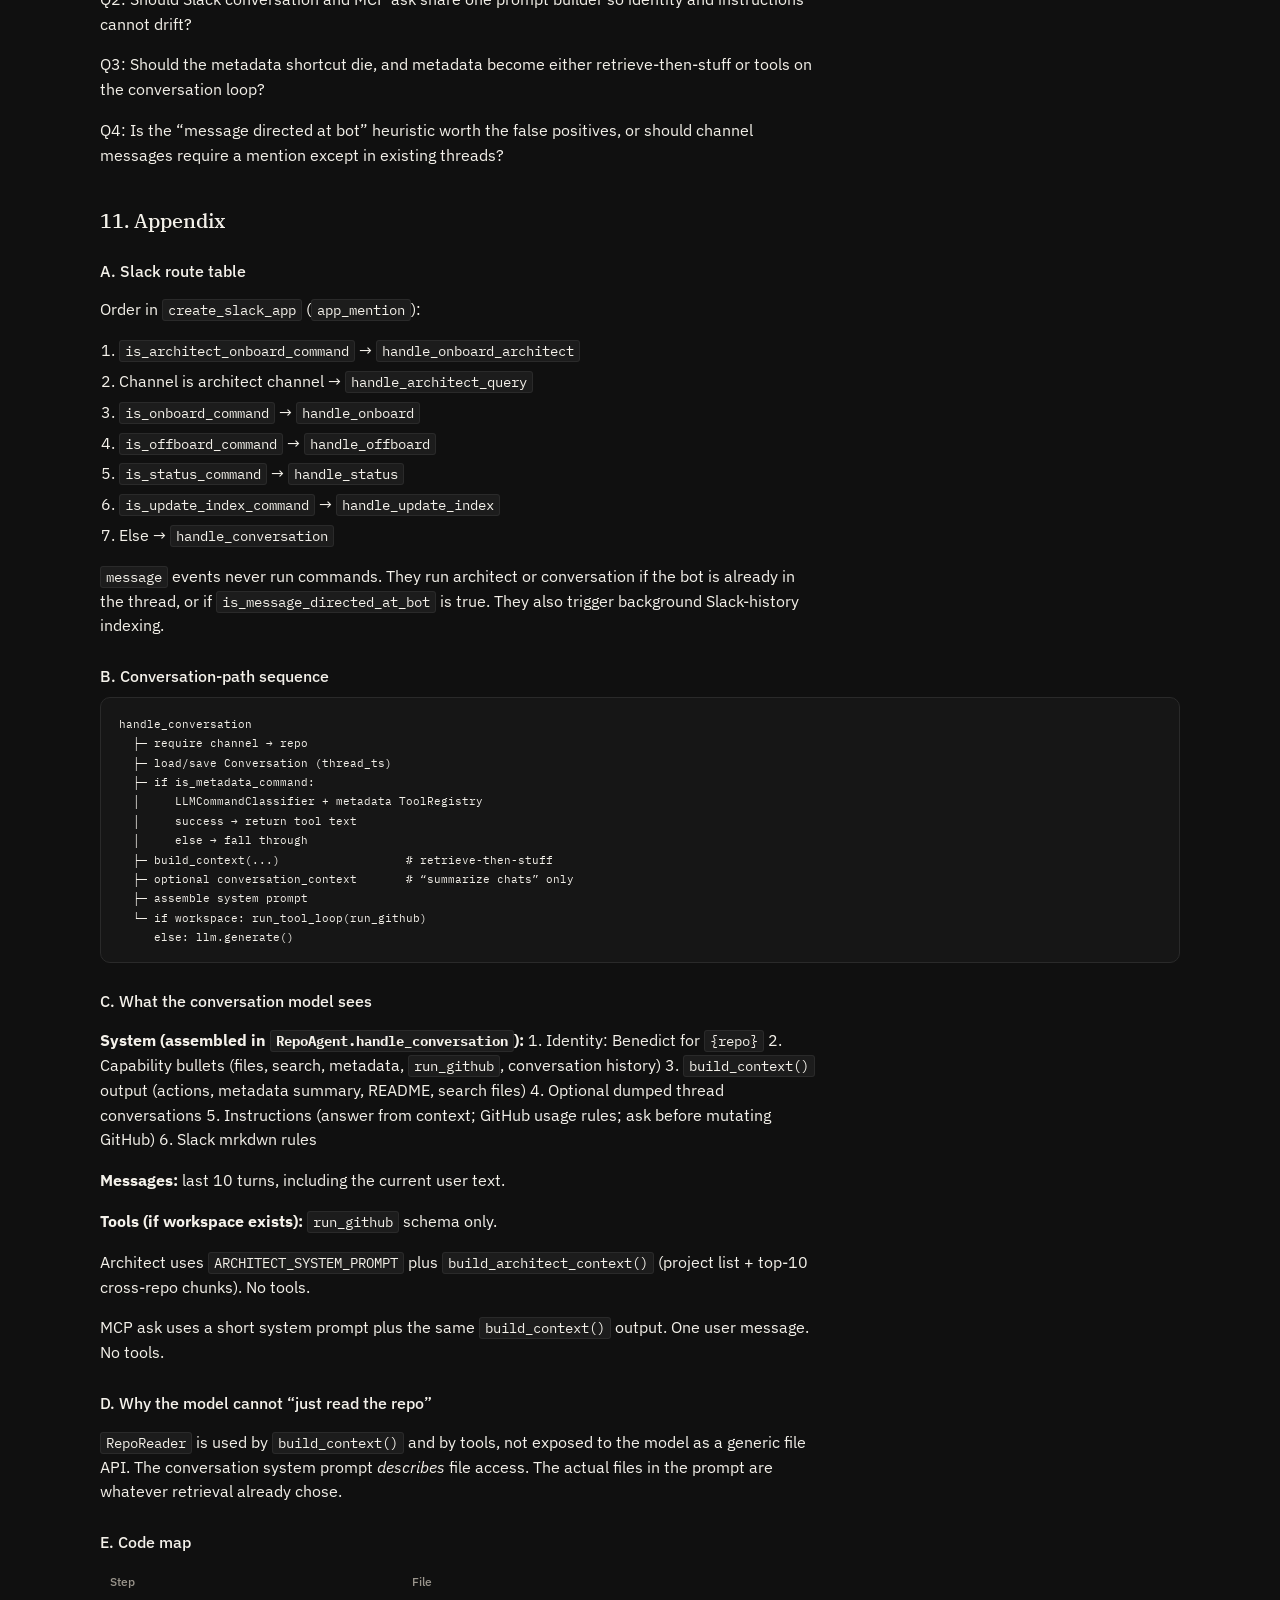
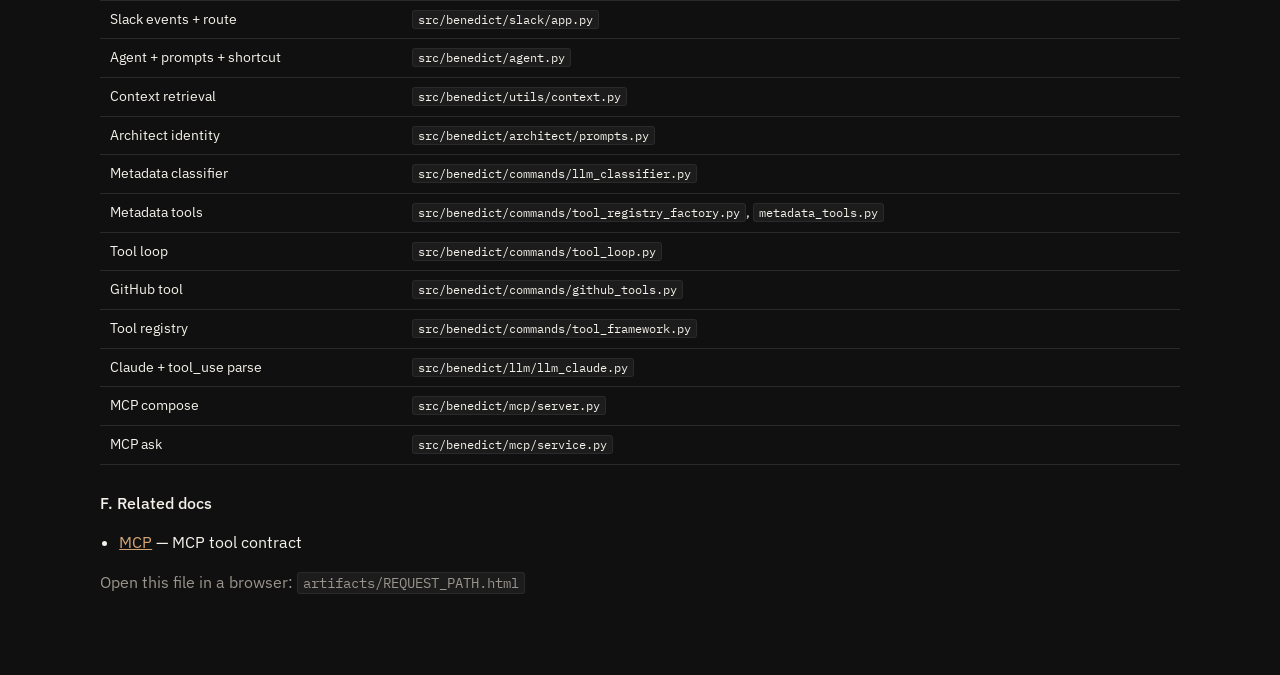
==== commit f6bc8839: "refactor: house Slack code in benedict.slack.messages A top-level slack_messages module was the wron" ====
--- a/artifacts/REQUEST_PATH.html
+++ b/artifacts/REQUEST_PATH.html
@@ -139,7 +139,7 @@
 <pre><code>Slack process (main.py)                    MCP process (benedict-mcp)
         │                                          │
         ▼                                          ▼
-  slack_app.py                               mcp/server.py
+  slack/app.py                               mcp/server.py
         │                                          │
         ▼                                          ▼
     RepoAgent                              BenedictMcpService
@@ -154,7 +154,8 @@
 </code></pre>
 <p><strong>Main components</strong></p>
 <ul>
-<li><code>slack_app.py</code> — Slack events, command routing, reply formatting</li>
+<li><code>slack/app.py</code> — Slack events and command routing</li>
+<li><code>slack/messages.py</code> — reply formatting, chunking, and <code>say()</code></li>
 <li><code>RepoAgent</code> — Slack command handlers, conversation, architect</li>
 <li><code>BenedictMcpService</code> — MCP tools; <code>ask()</code> is the only LLM path</li>
 <li><code>build_context()</code> — retrieve-then-stuff for a single repo</li>
@@ -191,7 +192,7 @@
 - No Slack formatting. No tool loop.</p>
 <h2>6. Happy Path Example</h2>
 <h3>Slack: <code>@benedict how does onboarding create a workspace?</code></h3>
-<p>Step 1: <code>app_mention</code> in <code>slack_app.py</code>. Mention is stripped.</p>
+<p>Step 1: <code>app_mention</code> in <code>slack/app.py</code>. Mention is stripped.</p>
 <p>Step 2: Pattern checks fail (not progress, not architect, not onboard/status/index). Route is <code>handle_conversation</code>.</p>
 <p>Step 3: Channel maps to a repo in <code>state.json</code>. User text is appended to the thread conversation.</p>
 <p>Step 4: <code>is_metadata_command</code> is false. Classifier is skipped.</p>
@@ -449,7 +450,7 @@
 <tbody>
 <tr>
 <td>Slack events + route</td>
-<td><code>src/benedict/slack_app.py</code></td>
+<td><code>src/benedict/slack/app.py</code></td>
 </tr>
 <tr>
 <td>Agent + prompts + shortcut</td>
